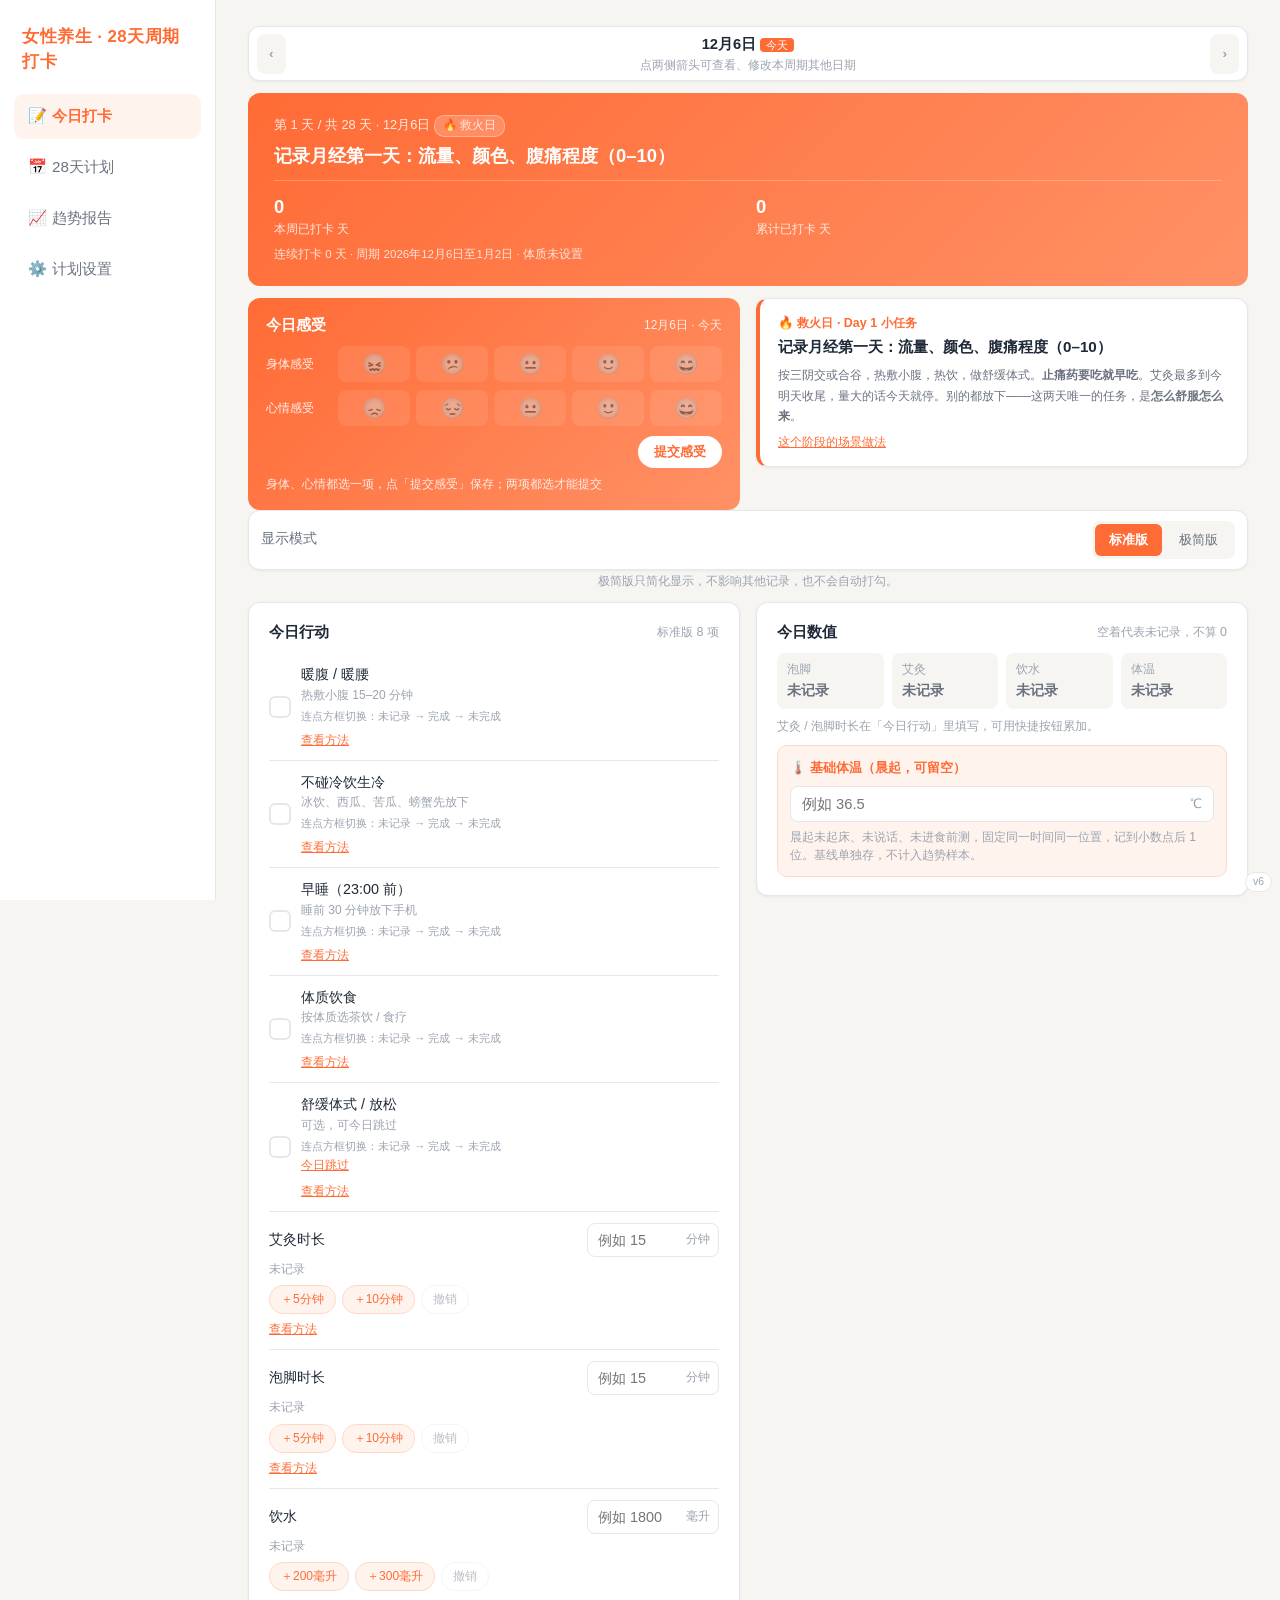
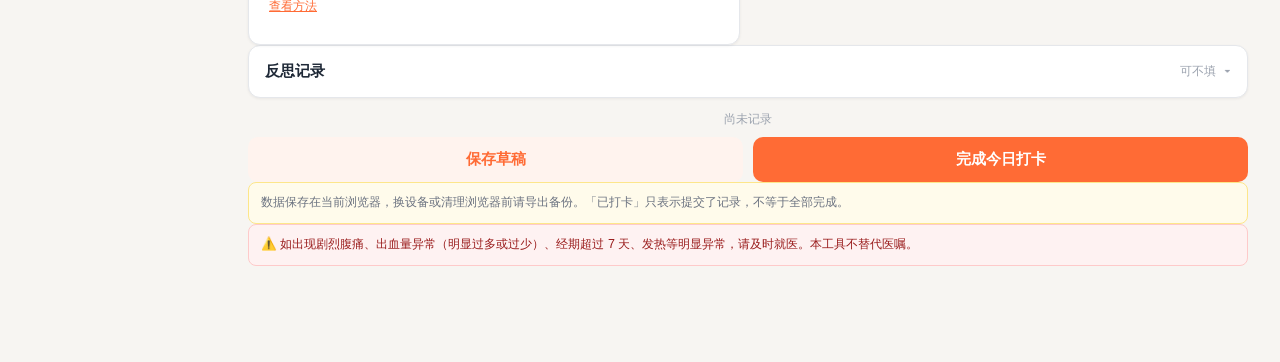
==== women-28/index.html @ 4eb8b5c8 "v23：血糖只跟踪空腹，今日页展示所有历史空腹记录" ====
<!DOCTYPE html>
<html lang="zh-CN">
<head>
<meta charset="UTF-8">
<meta name="viewport" content="width=device-width, initial-scale=1.0, maximum-scale=1.0, user-scalable=no, viewport-fit=cover">
<meta name="apple-mobile-web-app-capable" content="yes">
<meta name="theme-color" content="#ff6b35">
<title>女性养生 28 天打卡</title>
<link rel="stylesheet" href="styles.css?v=6">
</head>
<body>
<header class="topbar">
  <div class="topbar-inner">
    <div class="brand">女性养生 · 28天周期打卡</div>
    <nav class="tabs">
      <button class="tab active" data-tab="today"><span class="tab-ico">📝</span>今日打卡</button>
      <button class="tab" data-tab="plan"><span class="tab-ico">📅</span>28天计划</button>
      <button class="tab" data-tab="trend"><span class="tab-ico">📈</span>趋势报告</button>
      <button class="tab" data-tab="setting"><span class="tab-ico">⚙️</span>计划设置</button>
    </nav>
  </div>
</header>

<main id="app">
  <section id="page-today" class="page active"></section>
  <section id="page-plan" class="page"></section>
  <section id="page-trend" class="page"></section>
  <section id="page-setting" class="page"></section>
</main>

<div id="toast" class="toast"></div>

<script src="app.js?v=6"></script>
<div class="ver-tag">v6</div>
</body>
</html>
---- women-28/styles.css ----
:root{
  --primary:#ff6b35;
  --primary-dark:#e8551f;
  --primary-light:#fff3ee;
  --accent:#d97706;
  --bg:#f7f5f2;
  --card:#ffffff;
  --text:#1f2937;
  --text-2:#6b7280;
  --text-3:#9ca3af;
  --border:#e5e7eb;
  --danger:#dc2626;
  --radius:12px;
  --shadow:0 1px 3px rgba(0,0,0,.06);
}
*{margin:0;padding:0;box-sizing:border-box;-webkit-tap-highlight-color:transparent}
html{font-size:15px}
body{
  font-family:-apple-system,BlinkMacSystemFont,"PingFang SC","Helvetica Neue","Microsoft YaHei",sans-serif;
  background:var(--bg);color:var(--text);line-height:1.5;
  padding-bottom:40px;
}

/* 顶部导航 */
.topbar{
  position:sticky;top:0;z-index:50;
  background:var(--card);border-bottom:1px solid var(--border);
  box-shadow:var(--shadow);
}
.topbar-inner{max-width:640px;margin:0 auto;padding:10px 16px 0}
.brand{font-size:1.05rem;font-weight:700;color:var(--primary);letter-spacing:.5px;margin-bottom:8px}
.tabs{display:flex;gap:4px}
.tab{
  flex:1;padding:9px 0 10px;border:none;background:none;
  font-size:.92rem;color:var(--text-2);cursor:pointer;
  border-bottom:2.5px solid transparent;font-weight:500;
}
.tab.active{color:var(--primary);border-bottom-color:var(--primary);font-weight:600}

main{max-width:640px;margin:0 auto;padding:14px 16px}
.page{display:none}
.page.active{display:block}

/* 卡片 */
.card{
  background:var(--card);border-radius:var(--radius);
  padding:16px;margin-bottom:12px;box-shadow:var(--shadow);
  border:1px solid var(--border);
}
.card-title{font-size:.95rem;font-weight:600;margin-bottom:10px;display:flex;align-items:center;justify-content:space-between}
.card-title .sub{font-size:.78rem;color:var(--text-3);font-weight:400}

/* 日期切换条 */
.date-nav{
  display:flex;align-items:center;gap:8px;margin-bottom:12px;
  background:var(--card);border:1px solid var(--border);border-radius:var(--radius);
  padding:6px 8px;box-shadow:var(--shadow);
}
.nav-arrow{
  height:40px;padding:0 12px;border:none;border-radius:8px;background:var(--primary-light);
  color:var(--primary);font-size:.85rem;font-weight:600;cursor:pointer;flex-shrink:0;
}
.nav-arrow:disabled{background:var(--bg);color:var(--text-3);cursor:default}
.nav-label{flex:1;text-align:center;font-size:.92rem;font-weight:600;min-width:0}
.nav-hint{font-size:.72rem;color:var(--text-3);font-weight:400;margin-top:2px}
.today-badge{font-size:.68rem;background:var(--primary);color:#fff;border-radius:4px;padding:1px 6px;font-weight:500}
.draft-badge{font-size:.68rem;background:#fffbeb;color:var(--accent);border:1px solid #fde68a;border-radius:4px;padding:1px 6px;font-weight:500}
.back-today{display:inline-block;margin-top:4px;font-size:.78rem;color:var(--primary);text-decoration:underline}

.draft-badge.ok{background:var(--primary-light);color:var(--primary);border-color:#ffd9c7}

/* 双按钮行 */
.btn-row{display:flex;gap:10px}
.btn-row .btn{flex:1;width:auto}

/* 只读态 */
.check-row.locked .box{cursor:default;opacity:.85}
.field input:disabled,.field select:disabled,.field textarea:disabled{
  background:var(--bg);color:var(--text);opacity:.9;
}

/* 今日头部 */
.day-hero{
  background:linear-gradient(135deg,#ff6b35 0%,#ff9166 100%);
  color:#fff;border-radius:var(--radius);padding:18px 16px;margin-bottom:12px;
}
.day-hero .day-num{font-size:.8rem;opacity:.85}
.day-hero .day-focus{font-size:1.08rem;font-weight:600;margin:6px 0 4px;line-height:1.4}
.day-hero .day-walk{font-size:.82rem;opacity:.9}
.day-hero .day-date{font-size:.78rem;opacity:.75;margin-top:8px}
.hero-stats{display:flex;gap:16px;margin-top:12px;padding-top:12px;border-top:1px solid rgba(255,255,255,.25)}
.hero-stats-2 .hero-stat{flex:1}
.hero-stat .v{font-size:1.15rem;font-weight:700}
.hero-stat .k{font-size:.72rem;opacity:.85}

/* 打卡项 */
.check-row{
  display:flex;align-items:center;gap:10px;
  padding:11px 0;border-bottom:1px solid var(--border);
}
.check-row:last-child{border-bottom:none}
.check-row .box{
  width:22px;height:22px;border-radius:6px;border:2px solid var(--border);
  flex-shrink:0;cursor:pointer;display:flex;align-items:center;justify-content:center;
  transition:all .15s;
}
.check-row .box.on{background:var(--primary);border-color:var(--primary);color:#fff;font-size:.85rem}
.check-row .label{flex:1;font-size:.9rem}
.check-row .hint{font-size:.75rem;color:var(--text-3)}

/* 输入 */
.field{margin-bottom:12px}
.field label{display:block;font-size:.82rem;color:var(--text-2);margin-bottom:5px}
.field input,.field select,.field textarea{
  width:100%;padding:9px 11px;border:1px solid var(--border);border-radius:8px;
  font-size:.92rem;font-family:inherit;background:#fff;color:var(--text);
}
.field input:focus,.field select:focus,.field textarea:focus{outline:none;border-color:var(--primary)}
.field textarea{resize:vertical;min-height:52px}
.field-row{display:flex;gap:10px}
.field-row .field{flex:1;min-width:0}
.input-suffix{position:relative}
.input-suffix input{padding-right:44px}
.input-suffix .suffix{position:absolute;right:12px;top:50%;transform:translateY(-50%);font-size:.8rem;color:var(--text-3)}

/* 按钮 */
.btn{
  display:block;width:100%;padding:12px;border:none;border-radius:10px;
  background:var(--primary);color:#fff;font-size:.95rem;font-weight:600;cursor:pointer;
}
.btn:active{background:var(--primary-dark)}
.btn.secondary{background:var(--primary-light);color:var(--primary)}
.btn.ghost{background:none;border:1px solid var(--border);color:var(--text-2);font-weight:500}
.btn.small{width:auto;padding:7px 14px;font-size:.82rem;display:inline-block}
.btn.danger{background:none;color:var(--danger);border:1px solid #fecaca}

/* 计划列表 */
.plan-item{
  display:flex;gap:12px;padding:13px 14px;background:var(--card);
  border-radius:var(--radius);margin-bottom:8px;border:1px solid var(--border);
  box-shadow:var(--shadow);align-items:flex-start;
}
.plan-item .d{
  width:34px;height:34px;border-radius:50%;flex-shrink:0;
  display:flex;align-items:center;justify-content:center;
  font-size:.82rem;font-weight:700;background:var(--bg);color:var(--text-2);
}
.plan-item.done .d{background:var(--primary);color:#fff}
.plan-item.today .d{background:var(--accent);color:#fff}
.plan-item.review .d{border:2px dashed var(--accent);background:#fffbeb;color:var(--accent)}
.plan-item.editable{cursor:pointer}
.plan-item.editable:active{background:var(--primary-light)}
.plan-item .info{flex:1;min-width:0}
.plan-item .focus{font-size:.88rem;font-weight:500;line-height:1.4}
.plan-item .meta{font-size:.75rem;color:var(--text-3);margin-top:3px}
.plan-item .meta .walk{color:var(--primary)}
.week-sep{font-size:.78rem;color:var(--text-2);font-weight:600;margin:14px 0 8px;display:flex;align-items:center;gap:8px}
.week-sep::after{content:'';flex:1;height:1px;background:var(--border)}

/* 趋势 */
.stat-grid{display:grid;grid-template-columns:repeat(3,1fr);gap:8px;margin-bottom:12px}
.stat-cell{background:var(--card);border:1px solid var(--border);border-radius:var(--radius);padding:12px 8px;text-align:center;box-shadow:var(--shadow)}
.stat-cell .v{font-size:1.2rem;font-weight:700;color:var(--primary)}
.stat-cell .v.warn{color:var(--accent)}
.stat-cell .k{font-size:.72rem;color:var(--text-2);margin-top:2px}
canvas.chart{width:100%;height:180px;display:block}
.chart-note{font-size:.75rem;color:var(--text-3);text-align:center;margin-top:6px}
.legend{display:flex;gap:14px;justify-content:center;font-size:.75rem;color:var(--text-2);margin-top:4px}
.legend i{display:inline-block;width:10px;height:10px;border-radius:2px;margin-right:4px;vertical-align:-1px}

/* 周复盘条 */
.week-bar{display:flex;gap:4px;margin-top:8px}
.week-bar .seg{flex:1;height:8px;border-radius:4px;background:var(--border)}
.week-bar .seg.on{background:var(--primary)}

/* 血糖记录条目 */
.glucose-item{
  display:flex;align-items:center;gap:8px;padding:8px 10px;flex-wrap:wrap;
  background:var(--bg);border-radius:8px;margin-bottom:6px;font-size:.85rem;
}
.glucose-item .val{font-weight:700;color:var(--primary)}
.glucose-item .tag{font-size:.72rem;background:#fff;border:1px solid var(--border);border-radius:4px;padding:1px 6px;color:var(--text-2)}
.glucose-item .del{margin-left:auto;color:var(--text-3);border:none;background:none;font-size:1rem;cursor:pointer;padding:0 4px}

/* 提示类 */
.notice{font-size:.78rem;color:var(--text-2);background:#fffbeb;border:1px solid #fde68a;border-radius:8px;padding:10px 12px;line-height:1.6}
.notice.red{background:#fef2f2;border-color:#fecaca;color:#991b1b}
.empty{text-align:center;color:var(--text-3);font-size:.85rem;padding:28px 0}

.toast{
  position:fixed;left:50%;bottom:60px;transform:translateX(-50%) translateY(20px);
  background:rgba(31,41,55,.92);color:#fff;padding:10px 20px;border-radius:24px;
  font-size:.85rem;opacity:0;pointer-events:none;transition:all .25s;z-index:100;
}
.toast.show{opacity:1;transform:translateX(-50%) translateY(0)}

/* 设置列表 */
.setting-row{
  display:flex;align-items:center;justify-content:space-between;
  padding:13px 0;border-bottom:1px solid var(--border);font-size:.9rem;
}
.setting-row:last-child{border-bottom:none}
.setting-row .desc{font-size:.75rem;color:var(--text-3);margin-top:2px}

@media (min-width:641px){
  html{font-size:16px}
}

/* ===== v2 新增 ===== */
/* 顶部提示条（可关闭） */
.banner{
  display:flex;align-items:flex-start;gap:8px;font-size:.78rem;color:var(--text-2);
  background:#eff6ff;border:1px solid #bfdbfe;border-radius:8px;padding:10px 12px;margin-bottom:12px;line-height:1.6;
}
.banner-txt{flex:1}
.banner-x{border:none;background:none;color:var(--text-3);font-size:.95rem;cursor:pointer;padding:0 2px;line-height:1}

.hero-stats-2{margin-top:12px;padding-top:12px;border-top:1px solid rgba(255,255,255,.25)}
.hero-sub{font-size:.72rem;opacity:.8;margin-top:8px}

/* 模式切换 */
.mode-switch{
  display:flex;align-items:center;justify-content:space-between;gap:10px;
  background:var(--card);border:1px solid var(--border);border-radius:var(--radius);
  padding:10px 12px;margin-bottom:6px;box-shadow:var(--shadow);
}
.mode-label{font-size:.85rem;color:var(--text-2);font-weight:500}
.seg-switch{display:flex;background:var(--bg);border-radius:8px;padding:3px;gap:3px}
.seg-btn{
  border:none;background:none;padding:7px 14px;border-radius:6px;
  font-size:.82rem;font-weight:500;color:var(--text-2);cursor:pointer;font-family:inherit;
}
.seg-btn.on{background:var(--primary);color:#fff;font-weight:600}
.seg-btn:disabled{opacity:.55;cursor:default}

/* 三态勾选框 */
.check-row .box.off{background:#f3f4f6;border-color:#d1d5db;color:var(--text-3);font-size:.8rem}
.check-row .box.skip{background:none;border-style:dashed;border-color:var(--primary);color:var(--primary);font-size:.8rem}
.tri-hint{font-size:.7rem;color:var(--text-3);margin-top:4px}
.link-btn{
  border:none;background:none;color:var(--primary);font-size:.72rem;
  text-decoration:underline;cursor:pointer;padding:0;margin-top:4px;font-family:inherit;
}

/* 数值型行动行 */
.num-row{padding:11px 0;border-bottom:1px solid var(--border)}
.num-row:last-child{border-bottom:none}
.num-row.locked{opacity:.9}
.num-head{display:flex;align-items:center;gap:10px}
.num-label{flex:1;min-width:0;font-size:.9rem}
.num-input{position:relative;width:132px;flex-shrink:0}
.num-input input{
  width:100%;padding:8px 40px 8px 10px;border:1px solid var(--border);border-radius:8px;
  font-size:.9rem;font-family:inherit;
}
.num-input .unit{position:absolute;right:9px;top:50%;transform:translateY(-50%);font-size:.72rem;color:var(--text-3)}
.num-state{font-size:.72rem;color:var(--text-3);margin-top:4px}
.num-state.ok{color:var(--primary);font-weight:600}

/* 快捷按钮 */
.chip-row{display:flex;gap:6px;flex-wrap:wrap;margin-top:7px}
.chip{
  border:1px solid #ffd9c7;background:var(--primary-light);color:var(--primary);
  border-radius:14px;padding:5px 11px;font-size:.75rem;font-weight:500;cursor:pointer;font-family:inherit;
}
.chip:active{background:#ffe3d6}
.chip.undo{border-color:var(--border);background:#fff;color:var(--text-2)}
.chip:disabled{opacity:.45;cursor:default}

/* 折叠区 */
details.fold{background:var(--card);border:1px solid var(--border);border-radius:var(--radius);box-shadow:var(--shadow);margin-bottom:12px}
details.fold>summary{
  cursor:pointer;padding:14px 16px;font-size:.95rem;font-weight:600;list-style:none;
  display:flex;align-items:center;justify-content:space-between;gap:8px;
}
details.fold>summary::-webkit-details-marker{display:none}
details.fold>summary::after{content:'▾';color:var(--text-3);font-size:.85rem;font-weight:400;transition:transform .15s}
details.fold[open]>summary::after{transform:rotate(180deg)}
details.fold>summary .fold-sub{font-size:.75rem;color:var(--text-3);font-weight:400;margin-left:auto}
details.fold>*:not(summary){margin-left:16px;margin-right:16px}
details.fold>*:not(summary):last-child{margin-bottom:16px}
details.fold.card{padding:0}
details.fold .fold{background:var(--bg);box-shadow:none;margin-top:4px}
details.fold .fold>summary{padding:10px 12px;font-size:.85rem}

/* 查看方法 */
details.tips{margin-top:6px;background:none;border:none;box-shadow:none}
details.tips>summary{font-size:.75rem;color:var(--primary);cursor:pointer;list-style:none;text-decoration:underline}
details.tips>summary::-webkit-details-marker{display:none}
.tip-body{
  font-size:.78rem;color:var(--text-2);background:var(--bg);border-radius:8px;
  padding:10px 12px;margin-top:6px;line-height:1.75;
}
.tip-body b{color:var(--text)}
.tip-sub{font-size:.75rem;font-weight:600;color:var(--text);margin:8px 0 2px}

/* 血糖分组 */
.g-group{font-size:.75rem;font-weight:600;color:var(--text-2);margin:10px 0 6px}
.g-list{margin-top:8px}
.tag.warn{border-color:#fde68a;background:#fffbeb;color:var(--accent)}

/* 称重突出 */
.weigh-box{
  background:var(--primary-light);border:1px solid #ffd9c7;border-radius:10px;
  padding:12px;margin-top:10px;
}
.weigh-title{font-size:.82rem;font-weight:600;color:var(--primary);margin-bottom:8px}

/* 今日数值汇总 */
.num-summary{display:flex;gap:8px;flex-wrap:wrap;margin-bottom:8px}
.ns-item{
  flex:1;min-width:86px;background:var(--bg);border-radius:8px;padding:8px 10px;
  font-size:.72rem;color:var(--text-3);
}
.ns-item b{display:block;font-size:.85rem;color:var(--text-2);margin-top:2px}
.ns-item.ok b{color:var(--primary)}

/* 保存状态区 */
.save-area{margin-top:4px}
.save-status{
  text-align:center;font-size:.78rem;color:var(--text-3);margin-bottom:9px;font-weight:500;
}
.save-status.saved{color:var(--primary)}
.save-status.ok{color:var(--primary);font-weight:600}
.save-status.failed{color:var(--danger);font-weight:600}

/* 只读数值输入 */
.num-input input:disabled{background:var(--bg);color:var(--text);opacity:.9}

/* 计划页状态 */
.plan-state{display:flex;align-items:center;gap:6px;margin-top:6px;flex-wrap:wrap}
.chip-state{font-size:.68rem;border-radius:4px;padding:1px 7px;font-weight:500;border:1px solid var(--border);color:var(--text-2);background:#fff}
.chip-state.s-done{background:var(--primary-light);border-color:#ffd9c7;color:var(--primary)}
.chip-state.s-draft{background:#fffbeb;border-color:#fde68a;color:var(--accent)}
.chip-state.s-future{background:var(--bg);color:var(--text-3)}
.chip-state.s-todo{background:#fef2f2;border-color:#fecaca;color:#b91c1c}
.chip-time{font-size:.68rem;color:var(--text-3)}

/* 趋势周块 */
.week-block{border-top:1px solid var(--border);padding-top:12px;margin-top:12px}
.week-block:first-child{border-top:none;margin-top:0;padding-top:0}
.week-head{font-size:.85rem;margin-bottom:8px}
.week-head span{color:var(--text-3);font-weight:400;font-size:.75rem;margin-left:4px}
.week-days{display:flex;gap:4px;margin-bottom:8px}
.wday{
  flex:1;text-align:center;border-radius:6px;padding:6px 2px;font-size:.68rem;
  background:var(--bg);color:var(--text-3);border:1px solid transparent;
}
.wday span{display:block;font-weight:700;font-size:.78rem}
.wday i{font-style:normal;font-size:.62rem}
.wday.done{background:var(--primary);color:#fff}
.wday.draft{background:var(--primary-light);color:var(--primary);border-color:#ffd9c7}
.wday.empty{background:var(--bg);color:var(--text-3);border-style:dashed;border-color:var(--border)}
.week-metrics{display:flex;gap:8px;margin-bottom:6px;flex-wrap:wrap}
.wm{flex:1;min-width:96px;background:var(--bg);border-radius:8px;padding:7px 9px}
.wm b{display:block;font-size:.85rem;color:var(--text)}
.wm span{font-size:.68rem;color:var(--text-3)}
.mode-cols{display:flex;gap:8px;margin-top:8px;flex-wrap:wrap}
.mode-col{flex:1;min-width:150px;border:1px solid var(--border);border-radius:8px;padding:9px 10px}
.mode-col-title{font-size:.78rem;font-weight:600;margin-bottom:6px}
.mode-col-title span{color:var(--text-3);font-weight:400;font-size:.68rem}
.mode-empty{font-size:.72rem;color:var(--text-3)}
.ms-row{display:flex;justify-content:space-between;gap:8px;font-size:.72rem;padding:3px 0;border-bottom:1px dashed var(--border)}
.ms-row:last-child{border-bottom:none}
.ms-name{color:var(--text-2);flex-shrink:0}
.ms-val{color:var(--text-3);text-align:right}
.ms-val.num{color:var(--primary)}
.week-adjust{margin-top:10px;margin-bottom:0}
.stat-cell .k2{font-size:.65rem;color:var(--text-3);margin-top:2px}

/* 设置页基线块 */
.base-block{border-bottom:1px dashed var(--border);padding-bottom:12px;margin-bottom:12px}
.base-block:last-of-type{border-bottom:none}
.base-name{font-size:.85rem;font-weight:600;margin-bottom:8px}
.base-cur{font-size:.72rem;color:var(--text-3);margin-top:-4px}
.base-block .field{margin-bottom:10px}

/* 弹窗 */
.modal-mask{
  position:fixed;inset:0;background:rgba(17,24,39,.45);z-index:200;
  display:flex;align-items:center;justify-content:center;padding:20px;
}
.modal{
  background:#fff;border-radius:14px;padding:18px;width:100%;max-width:400px;
  max-height:86vh;overflow:auto;
}
.modal-title{font-size:1rem;font-weight:700;margin-bottom:12px}
.modal-body{font-size:.82rem;color:var(--text-2);line-height:1.75}
.modal-line{margin-bottom:6px}
.modal-line b{color:var(--text)}
.modal-note{font-size:.75rem;color:var(--text-3);background:var(--bg);border-radius:8px;padding:8px 10px;margin:8px 0}
.modal-btns{display:flex;gap:8px;margin-top:14px}
.modal-btns .btn{flex:1;font-size:.85rem;padding:10px}
.radio{display:block;font-size:.8rem;margin:4px 0;cursor:pointer}
.radio input{margin-right:6px}

/* ===== 健康档案页 ===== */
.archive-overview .ao-row{
  display:grid;grid-template-columns:repeat(2,1fr);gap:12px;margin-top:6px;
}
.archive-overview .ao-label{font-size:.72rem;color:var(--text-3);display:block;margin-bottom:2px}
.archive-overview .ao-val{font-size:.92rem;font-weight:600}
.muted{color:var(--text-3);font-weight:400}

/* 重点问题卡片 */
.archive-issue-card{
  background:var(--card);border:1px solid var(--border);border-radius:var(--radius);
  padding:14px;margin-bottom:12px;box-shadow:var(--shadow);
}
.aic-head{display:flex;align-items:flex-start;gap:8px;margin-bottom:8px}
.aic-title{flex:1;font-size:.98rem;font-weight:700}
.aic-actions{display:flex;gap:4px;flex-wrap:wrap;justify-content:flex-end}
.aic-badge{
  font-size:.68rem;background:var(--primary);color:#fff;border-radius:4px;
  padding:1px 6px;font-weight:500;margin-left:6px;vertical-align:middle;
}
.aic-section{margin-top:10px}
.aic-sub{font-size:.72rem;color:var(--text-3);font-weight:500;margin-bottom:3px}
.aic-body{font-size:.88rem;color:var(--text-2);line-height:1.6}
.aic-date{font-size:.75rem;color:var(--text-3)}
.aic-row{display:grid;grid-template-columns:1fr 1fr;gap:10px;margin-top:10px}
.aic-more{display:flex;gap:8px;margin-top:8px}

/* 其他问题列表 */
.ao-list{display:flex;flex-direction:column;gap:8px}
.ao-item{
  border:1px solid var(--border);border-radius:10px;padding:10px 12px;background:var(--bg);
}
.ao-item-title{font-size:.9rem;font-weight:600}
.ao-item-kws{font-size:.75rem;color:var(--text-3);margin-top:3px}
.ao-item-meta{margin-top:5px;display:flex;gap:10px}

/* 时间线 */
.timeline{display:flex;flex-direction:column;gap:0}
.tl-item{display:flex;gap:10px;padding:10px 0;border-bottom:1px dashed var(--border)}
.tl-item:last-child{border-bottom:none}
.tl-dot{width:10px;height:10px;border-radius:50%;flex-shrink:0;margin-top:6px;box-shadow:0 0 0 3px #fff}
.tl-body{flex:1;min-width:0}
.tl-head{display:flex;gap:8px;align-items:baseline;margin-bottom:2px}
.tl-type{font-size:.78rem;font-weight:600}
.tl-date{font-size:.72rem;color:var(--text-3);margin-left:auto}
.tl-issues{font-size:.75rem;color:var(--text-2);margin-top:2px}
.tl-desc{font-size:.85rem;color:var(--text);margin-top:2px;line-height:1.5}
.tl-val{font-size:.85rem;color:var(--primary);font-weight:600;margin-top:2px}
.tl-note{font-size:.75rem;color:var(--text-3);margin-top:2px}
.tl-actions{margin-top:4px;display:flex;gap:10px}

/* 复盘 */
.review-head{font-size:.78rem;color:var(--text-2);margin-bottom:8px}
.review-table{border:1px solid var(--border);border-radius:10px;overflow:hidden}
.rt-row{display:grid;grid-template-columns:1fr 1fr 1fr;font-size:.82rem;padding:8px 10px;border-bottom:1px solid var(--border);gap:4px}
.rt-row:last-child{border-bottom:none}
.rt-head{background:var(--bg);font-weight:600;color:var(--text-2);font-size:.78rem}

/* 小 chip */
.chip-sm{font-size:.7rem;padding:2px 8px;margin:2px}

/* ===== 女性养生 28 天：新增组件 ===== */
/* 今日感受横幅 */
.feel-banner{
  background:linear-gradient(135deg,#ff6b35 0%,#ff9166 100%);
  color:#fff;border-radius:var(--radius);padding:14px 16px;margin-bottom:12px;
}
.feel-head{display:flex;align-items:center;justify-content:space-between;gap:8px;margin-bottom:10px}
.feel-title{font-size:.95rem;font-weight:600}
.feel-date{font-size:.75rem;opacity:.85}
.feel-row{display:flex;align-items:center;gap:10px;margin-bottom:8px}
.feel-row:last-child{margin-bottom:0}
.feel-label{width:62px;flex-shrink:0;font-size:.78rem;opacity:.9}
.feel-opts{display:flex;gap:6px;flex:1}
.feel-emoji{
  flex:1;text-align:center;font-size:1.25rem;line-height:1.2;padding:6px 0;border-radius:8px;
  background:rgba(255,255,255,.18);cursor:pointer;filter:grayscale(1);opacity:.5;transition:all .15s;
}
.feel-emoji.on{background:#fff;filter:none;opacity:1;box-shadow:0 2px 8px rgba(0,0,0,.14)}
.feel-emoji.locked{cursor:default}
.feel-actions{display:flex;justify-content:flex-end;margin-top:10px}
.feel-btn{
  border:none;background:#fff;color:var(--primary);font-weight:600;font-size:.82rem;
  padding:7px 16px;border-radius:16px;cursor:pointer;font-family:inherit;
}
.feel-btn.ghost{background:rgba(255,255,255,.2);color:#fff;border:1px solid rgba(255,255,255,.6)}
.feel-note{font-size:.72rem;opacity:.85;margin-top:8px}

/* 阶段标签 */
.phase-tag{
  display:inline-block;font-size:.72rem;background:rgba(255,255,255,.22);
  border:1px solid rgba(255,255,255,.4);border-radius:10px;padding:1px 8px;margin-left:4px;
}

/* 每日小任务卡 */
.task-card{
  background:var(--card);border:1px solid var(--border);border-left:4px solid var(--primary);
  border-radius:var(--radius);padding:13px 15px;margin-bottom:12px;box-shadow:var(--shadow);
}
.task-head{font-size:.78rem;color:var(--primary);font-weight:600;margin-bottom:4px}
.task-body{font-size:.95rem;font-weight:600;line-height:1.5}
.task-note{font-size:.78rem;color:var(--text-2);margin-top:6px;line-height:1.65}

/* 基础体温框 */
.temp-box{
  background:var(--primary-light);border:1px solid #ffd9c7;border-radius:10px;
  padding:12px;margin-top:10px;
}
.temp-title{font-size:.82rem;font-weight:600;color:var(--primary);margin-bottom:8px}

/* 体质选择 */
.type-grid{display:grid;grid-template-columns:repeat(2,1fr);gap:8px}
.type-card{
  border:1px solid var(--border);border-radius:10px;padding:11px;cursor:pointer;
  background:var(--card);transition:all .15s;
}
.type-card.on{border-color:var(--primary);background:var(--primary-light);box-shadow:0 0 0 1px var(--primary) inset}
.type-card .t-emoji{font-size:1.2rem}
.type-card .t-name{font-size:.85rem;font-weight:600;margin-top:2px}
.type-card .t-desc{font-size:.72rem;color:var(--text-3);margin-top:4px;line-height:1.5}
.type-detail{margin-top:12px;border-top:1px dashed var(--border);padding-top:10px}
.type-detail .td-row{font-size:.8rem;color:var(--text-2);line-height:1.7;margin-top:4px}
.type-detail .td-row b{color:var(--text)}
.type-detail .td-red{color:#b91c1c;font-weight:500}

/* 28 天阶段时间线（完整可视化） */
.cycle-timeline-wrap{padding:4px 0}
.cycle-timeline{position:relative;padding-left:62px}
.cycle-timeline::before{
  content:'';position:absolute;left:23px;top:18px;bottom:18px;width:3px;border-radius:2px;
  background:linear-gradient(180deg,#dc2626,#16a34a,#d97706,#0ea5e9,#f97316,#9333ea);
}
.cycle-stage{position:relative;margin-bottom:20px}
.cycle-stage:last-child{margin-bottom:0}
.cycle-stage-node{position:absolute;left:-62px;width:50px;display:flex;flex-direction:column;align-items:center}
.cycle-node-dot{
  width:42px;height:42px;border-radius:50%;display:flex;align-items:center;justify-content:center;
  font-size:18px;border:3px solid var(--card);box-shadow:0 0 0 3px currentColor;z-index:2;flex-shrink:0;
}
.cycle-node-dot.fire{color:#dc2626;background:#fef2f2}
.cycle-node-dot.wrap{color:#16a34a;background:#f0fdf4}
.cycle-node-dot.blood{color:#d97706;background:#fef3c7}
.cycle-node-dot.energy{color:#0ea5e9;background:#f0f9ff}
.cycle-node-dot.prep{color:#f97316;background:#fff7ed}
.cycle-node-dot.guard{color:#9333ea;background:#faf5ff}
.cycle-node-label{font-size:10px;font-weight:700;margin-top:5px;color:var(--text-3);text-align:center;white-space:nowrap;line-height:1.2}
.cycle-node-date{font-size:9px;color:var(--text-3);text-align:center;margin-top:2px;white-space:nowrap}
.cycle-stage-card{
  background:var(--bg);border-radius:10px;padding:14px 16px;border:1px solid var(--border);
}
.cycle-stage.cur .cycle-stage-card{border-color:var(--primary);box-shadow:0 0 0 2px rgba(255,107,53,.15)}
.cycle-stage-header{display:flex;align-items:center;gap:8px;margin-bottom:10px;flex-wrap:wrap}
.cycle-stage-days{font-size:11px;font-weight:700;padding:2px 9px;border-radius:10px;white-space:nowrap}
.cycle-stage:first-of-type .cycle-stage-days{background:#fef2f2;color:#dc2626}
.cycle-stage:nth-of-type(2) .cycle-stage-days{background:#f0fdf4;color:#16a34a}
.cycle-stage:nth-of-type(3) .cycle-stage-days{background:#fef3c7;color:#d97706}
.cycle-stage:nth-of-type(4) .cycle-stage-days{background:#f0f9ff;color:#0ea5e9}
.cycle-stage:nth-of-type(5) .cycle-stage-days{background:#fff7ed;color:#f97316}
.cycle-stage:nth-of-type(6) .cycle-stage-days{background:#faf5ff;color:#9333ea}
.cycle-stage-title{font-size:14px;font-weight:700}
.cycle-stage-cur{font-size:11px;color:var(--primary);font-weight:500;margin-left:4px}
.cycle-stage-desc{font-size:12.5px;color:var(--text-2);line-height:1.7;margin-bottom:10px}
.cycle-stage-desc strong{color:var(--text);font-weight:600}
.cycle-scenarios{display:flex;flex-direction:column;gap:7px}
.cycle-scenario-row{display:flex;align-items:flex-start;gap:8px;padding:9px 12px;background:var(--card);border-radius:8px;border:1px solid var(--border)}
.csr-time{font-size:11px;font-weight:700;color:var(--primary);white-space:nowrap;min-width:74px;flex-shrink:0;line-height:1.5}
.csr-time-range{font-size:9px;font-weight:500;color:var(--text-3);font-weight:normal}
.csr-scene{font-size:12px;flex-shrink:0;margin-top:1px}
.csr-text{font-size:12px;color:var(--text);line-height:1.6;flex:1;min-width:0}
.cycle-stage-note{font-size:11.5px;color:var(--text-3);margin-top:10px;padding:8px 12px;background:var(--bg);border-radius:8px;line-height:1.6;font-style:italic}

/* 移动端：compact timeline */
@media (max-width:480px){
  .cycle-timeline{padding-left:44px}
  .cycle-timeline::before{left:15px;width:2px}
  .cycle-stage-node{left:-44px;width:38px}
  .cycle-node-dot{width:32px;height:32px;font-size:14px;box-shadow:0 0 0 2.5px currentColor;border-width:2px}
  .cycle-node-label{font-size:9px}
  .cycle-node-date{display:none}
  .cycle-stage-card{padding:12px}
  .cycle-scenario-row{padding:7px 10px;gap:6px}
  .csr-time{min-width:58px;font-size:10.5px}
  .csr-text{font-size:11.5px}
}

/* 备选池 */
.pool-cat{font-size:.78rem;font-weight:600;color:var(--text-2);margin:10px 0 4px}
.pool-item{
  display:flex;align-items:center;gap:8px;font-size:.82rem;color:var(--text-2);
  padding:7px 10px;background:var(--bg);border-radius:8px;margin-bottom:5px;
}
.pool-item .p-box{
  width:16px;height:16px;border-radius:4px;border:2px solid var(--border);flex-shrink:0;
  display:flex;align-items:center;justify-content:center;font-size:.7rem;color:#fff;cursor:pointer;
}
.pool-item.on .p-box{background:var(--primary);border-color:var(--primary)}
.pool-item.on{background:var(--primary-light);color:var(--text)}
.pool-hint{font-size:.72rem;color:var(--text-3);margin-top:8px;line-height:1.6}

/* 阶段内场景行 */
.scene-row{display:flex;gap:8px;font-size:.78rem;color:var(--text-2);padding:5px 0;line-height:1.6}
.scene-row .sc-time{flex-shrink:0;color:var(--primary);font-weight:600;min-width:74px}

/* 小屏兜底：窄屏下并排输入框改为换行堆叠，避免横向溢出 */
@media (max-width:400px){
  .field-row{flex-wrap:wrap}
  .field-row .field{flex:1 1 100%}
  .scene-row{flex-direction:column;gap:0}
  .scene-row .sc-time{min-width:0}
}

/* ===== 28 天逐日清单 ===== */
.drawer-note{font-size:.72rem;color:var(--text-3);line-height:1.6;margin:-4px 0 10px}
.day-list{display:flex;flex-direction:column;gap:6px}
.day-item{
  background:var(--bg);border:1px solid var(--border);border-radius:8px;
  padding:8px 10px;cursor:pointer;transition:background .15s,border-color .15s;
}
.day-item:active{background:var(--primary-light)}
.day-item.today{border-color:var(--primary);background:var(--primary-light)}
.di-top{display:flex;align-items:center;gap:7px;flex-wrap:wrap}
.di-idx{font-size:.76rem;font-weight:700;color:var(--primary);white-space:nowrap}
.di-phase{font-size:.72rem;color:var(--text-2);white-space:nowrap}
.di-date{font-size:.72rem;color:var(--text-3);margin-left:auto;white-space:nowrap}
.di-task{
  font-size:.76rem;color:var(--text-2);margin-top:4px;line-height:1.5;
  display:-webkit-box;-webkit-line-clamp:1;-webkit-box-orient:vertical;overflow:hidden;
}
.day-item.done .di-task{color:var(--text-3)}

/* 复盘日提示 */
.review-note{background:#fff7ed;border-color:#fed7aa;color:#9a3412}
.link-inline{margin-left:6px;color:var(--primary);text-decoration:underline;font-weight:500;white-space:nowrap}

/* 版本角标 */
.ver-tag{
  position:fixed;right:8px;bottom:8px;z-index:60;pointer-events:none;
  font-size:.65rem;color:var(--text-3);background:rgba(255,255,255,.9);
  border:1px solid var(--border);border-radius:10px;padding:1px 7px;
}

/* ===== 身体状态测评基线 ===== */
.assess-block{margin-top:14px}
.base-sub{font-size:.72rem;color:var(--text-3);font-weight:400}
.assess-meta{font-size:.78rem;color:var(--text-2);margin-top:5px;line-height:1.6}
.assess-type{display:flex;align-items:center;gap:8px;margin-top:7px;flex-wrap:wrap}
.assess-badge{
  display:inline-block;font-size:.85rem;font-weight:600;color:var(--primary);
  background:var(--primary-light);border:1px solid #ffd9c7;border-radius:8px;padding:3px 10px;
}
.assess-sim{font-size:.72rem;color:var(--accent);background:#fffbeb;border:1px solid #fde68a;border-radius:10px;padding:2px 8px}
.assess-sig-title{font-size:.78rem;font-weight:600;margin-top:10px}
.assess-sig{margin:6px 0 0;padding-left:18px;font-size:.78rem;color:var(--text-2);line-height:1.7}
.assess-sig li{margin-bottom:3px}
.assess-empty{font-size:.78rem;color:var(--text-3);line-height:1.7}

/* signal 列表（含 seekCare checkbox） */
.assess-sig-list{display:flex;flex-direction:column;gap:4px;margin-top:8px}
.assess-sig-row{
  display:flex;align-items:center;gap:8px;padding:8px 10px;
  background:var(--bg);border:1px solid var(--border);border-radius:8px;
  font-size:.78rem;color:var(--text-2);line-height:1.6;cursor:pointer;
}
.assess-sig-row input{flex-shrink:0;width:15px;height:15px;accent-color:var(--danger)}
.assess-sig-row span{flex:1;min-width:0}
.sig-seek-lbl{
  flex-shrink:0;font-size:.68rem;color:var(--danger);background:#fef2f2;
  border:1px solid #fecaca;border-radius:8px;padding:1px 7px;white-space:nowrap;
}
.assess-sig-row input:checked + .sig-seek-lbl{background:#fee2e2;font-weight:600}

/* 就诊提醒 banner */
.banner.care{background:#fef2f2;border-color:#fecaca;color:#991b1b}

/* ===== Day 28 结构化复盘 ===== */
.review-block{
  background:#fff7ed;border:1px solid #fed7aa;border-radius:10px;
  padding:12px 14px;margin-bottom:12px;
}
.review-title{font-size:.88rem;font-weight:600;color:#9a3412;margin-bottom:4px}
.review-desc{font-size:.72rem;color:#c2410c;margin-bottom:10px;line-height:1.6}
.review-item{
  background:#fff;border:1px solid #fed7aa;border-radius:8px;
  padding:10px;margin-bottom:8px;
}
.review-sig{font-size:.8rem;font-weight:500;color:#44403c;margin-bottom:6px;line-height:1.6}
.review-rating{display:flex;flex-wrap:wrap;gap:4px 10px;margin-bottom:6px}
.review-rating label{
  display:flex;align-items:center;gap:4px;font-size:.75rem;color:#57534e;
  cursor:pointer;padding:3px 8px;border:1px solid #e5e7eb;border-radius:14px;background:#fafafa;
}
.review-rating input{margin:0;accent-color:#ff6b35}
.review-note-input{
  width:100%;padding:6px 10px;border:1px solid #fed7aa;border-radius:6px;
  font-size:.75rem;font-family:inherit;background:#fffbeb;
}
.review-next{margin-top:10px}
.review-next label{font-size:.75rem;font-weight:600;color:#9a3412;display:block;margin-bottom:4px}
.review-next textarea{
  width:100%;padding:8px 10px;border:1px solid #fed7aa;border-radius:8px;
  font-size:.8rem;font-family:inherit;background:#fff;resize:vertical;
}

/* 趋势页：历次复盘对比 */
.rv-entry{border-top:1px solid var(--border);padding:10px 0}
.rv-entry:first-child{border-top:none;padding-top:0}
.rv-head{font-size:.78rem;font-weight:600;color:var(--primary);margin-bottom:6px}
.rv-table{width:100%;border-collapse:collapse;font-size:.75rem}
.rv-table th{text-align:left;padding:4px 6px;background:var(--bg);color:var(--text-2);font-weight:500;border:1px solid var(--border)}
.rv-table td{padding:4px 6px;border:1px solid var(--border);color:var(--text)}
.rv-plan{font-size:.78rem;color:var(--text-2);margin-top:6px;padding:6px 10px;background:var(--primary-light);border-radius:6px}

/* ===== v5 响应式适配（手机 + 电脑双端） ===== */
/* 手机端（≤480px）：紧凑布局 + 刘海屏安全区 */
@media (max-width:480px){
  body{padding-bottom:calc(40px + env(safe-area-inset-bottom))}
  .topbar-inner{padding:8px 12px 0}
  .brand{font-size:1rem;margin-bottom:6px;letter-spacing:.3px}
  .tab{font-size:.88rem;padding:8px 0 9px}
  main{padding:12px 14px}
  .card{padding:14px}
  .day-hero{padding:16px 14px}
  .hero-stats{gap:12px}
  .feel-banner{padding:12px 14px}
  .toast{bottom:calc(60px + env(safe-area-inset-bottom))}
  .modal-mask{padding:14px}
  .modal{max-height:90vh}
}

/* 平板/桌面端（≥769px）：宽屏布局，顶栏横排 + 容器加宽 */
@media (min-width:769px){
  .topbar-inner{
    max-width:880px;margin:0 auto;padding:0 24px;
    display:flex;align-items:center;justify-content:space-between;gap:24px;
  }
  .brand{margin-bottom:0;font-size:1.08rem;white-space:nowrap}
  .tabs{gap:8px}
  .tab{flex:none;padding:16px 16px 13px;font-size:.95rem}
  main{max-width:880px;padding:20px 24px 48px}
  .card{padding:18px 20px}
  .day-hero{padding:20px 22px}
  .task-card{padding:15px 18px}
  /* 桌面端主按钮不再通栏，居中限宽 */
  .btn{max-width:420px;margin-left:auto;margin-right:auto}
  .btn-row .btn,.modal-btns .btn{max-width:none}
  .day-hero .day-focus{font-size:1.15rem}
  .stat-cell .v{font-size:1.3rem}
}

/* 大屏（≥1200px）：容器再放宽一档 */
@media (min-width:1200px){
  .topbar-inner,main{max-width:960px}
}

/* 桌面端悬停反馈（仅支持 hover 的设备生效，不影响手机触控） */
@media (hover:hover){
  .tab:hover{color:var(--primary)}
  .day-item:hover{background:var(--primary-light);border-color:#ffd9c7}
  .plan-item.editable:hover{background:var(--primary-light)}
  .type-card:hover{border-color:#ffd9c7}
  .chip:hover{background:#ffe3d6}
  .btn:hover{background:var(--primary-dark)}
  .btn.secondary:hover{background:#ffe3d6}
  .btn.ghost:hover{background:var(--bg)}
  .btn.danger:hover{background:#fef2f2}
  .nav-arrow:hover:not(:disabled){background:#ffe3d6}
  .pool-item:hover{background:var(--primary-light)}
}

/* ===== v6 电脑端专属 UI（≥1024px：左侧导航栏 + 多栏内容布局） ===== */
/* 双栏容器：手机端 display:contents 完全透明，桌面端变成两列网格 */
.dg{display:contents}
.tab-ico{margin-right:5px}
@media (max-width:480px){
  .tab-ico{display:none}
}

@media (min-width:1024px){
  /* 左侧固定导航栏 */
  body{padding-left:216px}
  .topbar{
    position:fixed;left:0;top:0;bottom:0;width:216px;
    border-bottom:none;border-right:1px solid var(--border);box-shadow:none;
  }
  .topbar-inner{
    max-width:none;height:100%;padding:24px 14px;
    flex-direction:column;align-items:stretch;justify-content:flex-start;gap:20px;
  }
  .brand{font-size:1.05rem;line-height:1.5;white-space:normal;padding:0 8px}
  .tabs{flex-direction:column;gap:6px}
  .tab{
    flex:none;text-align:left;padding:12px 14px;
    border-bottom:none;border-radius:10px;color:var(--text-2);
  }
  .tab.active{background:var(--primary-light);border-bottom:none;color:var(--primary)}
  /* 内容区：占据侧栏右侧全部宽度 */
  main{max-width:1120px;margin:0 auto;padding:26px 32px 56px}
  .toast{left:calc(50% + 108px)}
  /* 统计格 4 列 */
  .stat-grid{grid-template-columns:repeat(4,1fr)}
  /* 双栏区 */
  .dg{display:grid;grid-template-columns:1fr 1fr;gap:16px;align-items:start}
  .dg>*{margin-bottom:0}
  .dg>*:only-child{grid-column:1/-1}
  .day-hero{padding:22px 26px}
  .feel-banner{padding:16px 18px}
}

/* 超宽屏（≥1440px）再放宽一档 */
@media (min-width:1440px){
  main{max-width:1240px}
}
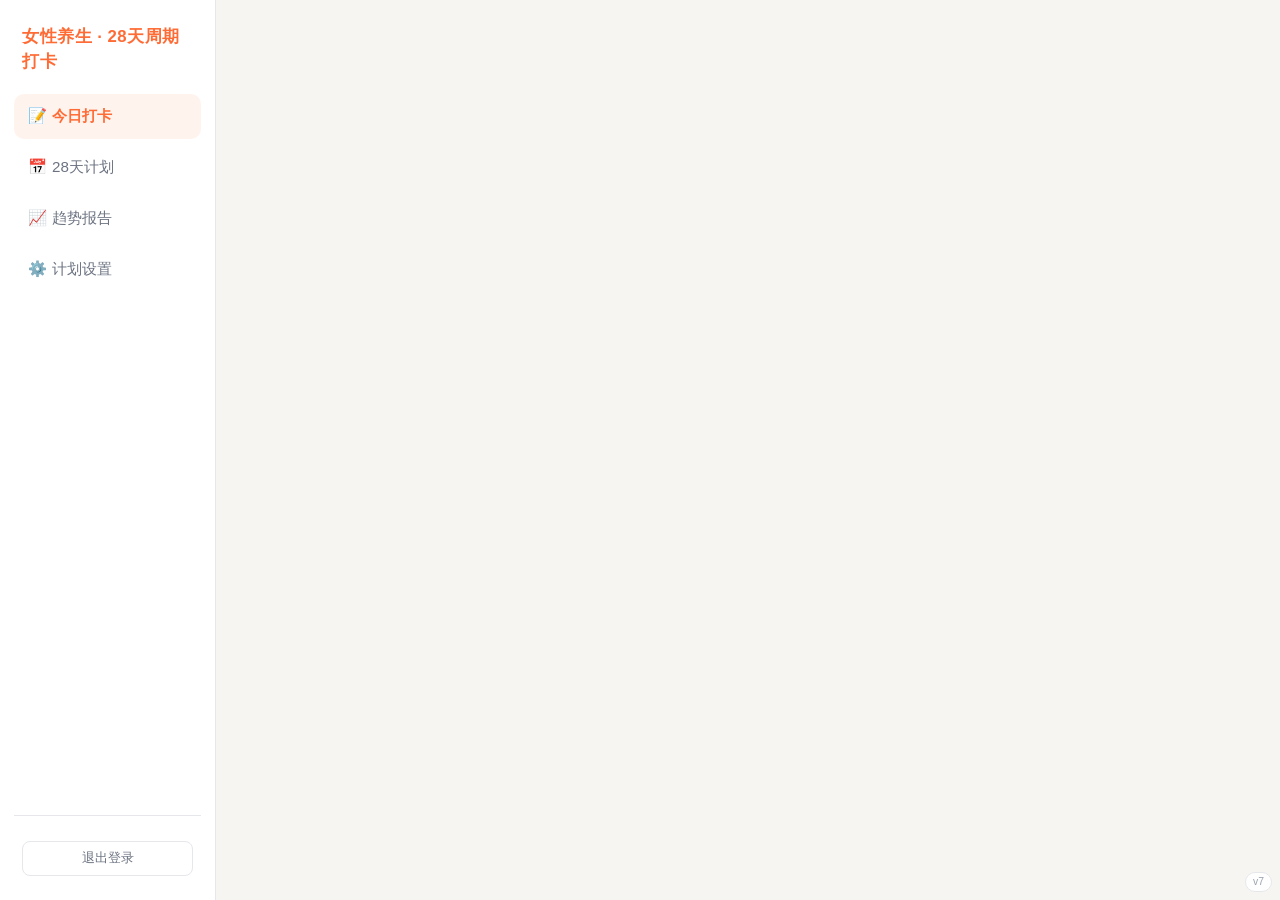
==== commit dccc43a4: "v29：监测数据（血糖/体重/腰围/心情/起床时间）打卡后仍可增删改" ====
--- a/women-28/index.html
+++ b/women-28/index.html
@@ -6,7 +6,7 @@
 <meta name="apple-mobile-web-app-capable" content="yes">
 <meta name="theme-color" content="#ff6b35">
 <title>女性养生 28 天打卡</title>
-<link rel="stylesheet" href="styles.css?v=6">
+<link rel="stylesheet" href="styles.css?v=7">
 </head>
 <body>
 <header class="topbar">
@@ -18,6 +18,10 @@
       <button class="tab" data-tab="trend"><span class="tab-ico">📈</span>趋势报告</button>
       <button class="tab" data-tab="setting"><span class="tab-ico">⚙️</span>计划设置</button>
     </nav>
+    <div class="account-box">
+      <div class="acct-email" id="acct-email"></div>
+      <button class="acct-logout" data-logout>退出登录</button>
+    </div>
   </div>
 </header>
 
@@ -28,9 +32,12 @@
   <section id="page-setting" class="page"></section>
 </main>
 
+<div id="auth-screen" class="auth-screen"></div>
+
 <div id="toast" class="toast"></div>
 
-<script src="app.js?v=6"></script>
-<div class="ver-tag">v6</div>
+<script src="app.js?v=7"></script>
+<script src="auth.js?v=7"></script>
+<div class="ver-tag">v7</div>
 </body>
 </html>
--- a/women-28/styles.css
+++ b/women-28/styles.css
@@ -806,3 +806,97 @@
 @media (min-width:1440px){
   main{max-width:1240px}
 }
+
+/* ===== v7 账号体系：登录 / 注册 ===== */
+body.auth-mode .topbar,
+body.auth-mode main,
+body.auth-mode .ver-tag{display:none}
+
+.auth-screen{display:none}
+.auth-screen.show{
+  display:flex;align-items:center;justify-content:center;
+  min-height:100vh;padding:24px;
+  background:linear-gradient(160deg,#fff8f4 0%,#fdeee7 45%,#f7f5f2 100%);
+}
+.auth-wrap{
+  display:flex;width:100%;max-width:940px;
+  background:var(--card);border-radius:18px;overflow:hidden;
+  box-shadow:0 12px 48px rgba(31,41,55,.12);
+}
+/* 左侧品牌区 */
+.auth-side{
+  flex:0 0 44%;padding:44px 40px;color:#fff;
+  background:linear-gradient(160deg,#ff9166 0%,#ff6b35 55%,#e8551f 100%);
+  display:flex;flex-direction:column;justify-content:center;
+}
+.auth-logo{font-size:2.2rem;margin-bottom:14px}
+.auth-side h1{font-size:1.45rem;line-height:1.45;font-weight:700;margin-bottom:12px}
+.auth-sub{font-size:.88rem;line-height:1.75;opacity:.92;margin-bottom:26px}
+.auth-points{list-style:none;display:flex;flex-direction:column;gap:12px}
+.auth-points li{display:flex;gap:9px;align-items:flex-start;font-size:.83rem;line-height:1.6;opacity:.95}
+.auth-points span{flex:0 0 auto}
+
+/* 右侧表单区 */
+.auth-card{flex:1;padding:44px 40px;display:flex;flex-direction:column;justify-content:center}
+.auth-tabs{display:flex;gap:4px;background:var(--bg);padding:4px;border-radius:11px;margin-bottom:26px}
+.auth-tab{
+  flex:1;border:none;background:none;padding:9px 0;border-radius:8px;
+  font-size:.92rem;color:var(--text-2);cursor:pointer;font-weight:500;
+}
+.auth-tab.active{background:var(--card);color:var(--primary);font-weight:600;box-shadow:var(--shadow)}
+.auth-field{display:block;margin-bottom:15px}
+.auth-label{display:block;font-size:.8rem;color:var(--text-2);margin-bottom:6px}
+.auth-field input{
+  width:100%;padding:11px 13px;border:1px solid var(--border);border-radius:9px;
+  font-size:.95rem;color:var(--text);background:#fff;outline:none;
+  transition:border-color .15s,box-shadow .15s;
+}
+.auth-field input:focus{border-color:var(--primary);box-shadow:0 0 0 3px rgba(255,107,53,.12)}
+.auth-row{display:flex;justify-content:space-between;align-items:center;font-size:.79rem;margin:2px 0 12px}
+.auth-check{display:flex;align-items:center;gap:6px;color:var(--text-2);cursor:pointer}
+.auth-check input{accent-color:var(--primary)}
+.auth-link{color:var(--primary);text-decoration:none}
+.auth-err{min-height:20px;font-size:.79rem;color:var(--danger);margin-bottom:6px}
+.auth-submit{
+  width:100%;padding:12px;border:none;border-radius:10px;
+  background:var(--primary);color:#fff;font-size:.98rem;font-weight:600;
+  letter-spacing:.08em;cursor:pointer;transition:background .15s;
+}
+.auth-submit:disabled{opacity:.6;cursor:default}
+.auth-foot{margin-top:18px;font-size:.73rem;line-height:1.7;color:var(--text-3);text-align:center}
+
+/* 侧边栏账号块（仅桌面端显示，手机上退出入口在设置页） */
+.account-box{display:none}
+@media (min-width:1024px){
+  .account-box{
+    display:block;margin-top:auto;padding:16px 8px 0;
+    border-top:1px solid var(--border);
+  }
+  .acct-email{
+    font-size:.76rem;color:var(--text-2);word-break:break-all;
+    line-height:1.5;margin-bottom:9px;
+  }
+  .acct-logout{
+    width:100%;padding:8px;border:1px solid var(--border);background:none;
+    border-radius:8px;color:var(--text-2);font-size:.8rem;cursor:pointer;
+    transition:border-color .15s,color .15s;
+  }
+  .acct-logout:hover{border-color:var(--primary);color:var(--primary)}
+}
+
+/* 手机端登录页：单列、满屏 */
+@media (max-width:768px){
+  .auth-screen.show{padding:0;align-items:stretch}
+  .auth-wrap{
+    flex-direction:column;max-width:none;border-radius:0;
+    box-shadow:none;min-height:100vh;
+  }
+  .auth-side{padding:34px 24px 26px;flex:0 0 auto}
+  .auth-logo{font-size:1.8rem;margin-bottom:10px}
+  .auth-side h1{font-size:1.2rem;margin-bottom:8px}
+  .auth-sub{font-size:.82rem;margin-bottom:16px}
+  .auth-points{gap:8px}
+  .auth-points li{font-size:.78rem}
+  .auth-card{padding:24px 24px 34px;justify-content:flex-start}
+  .auth-tabs{margin-bottom:20px}
+}
